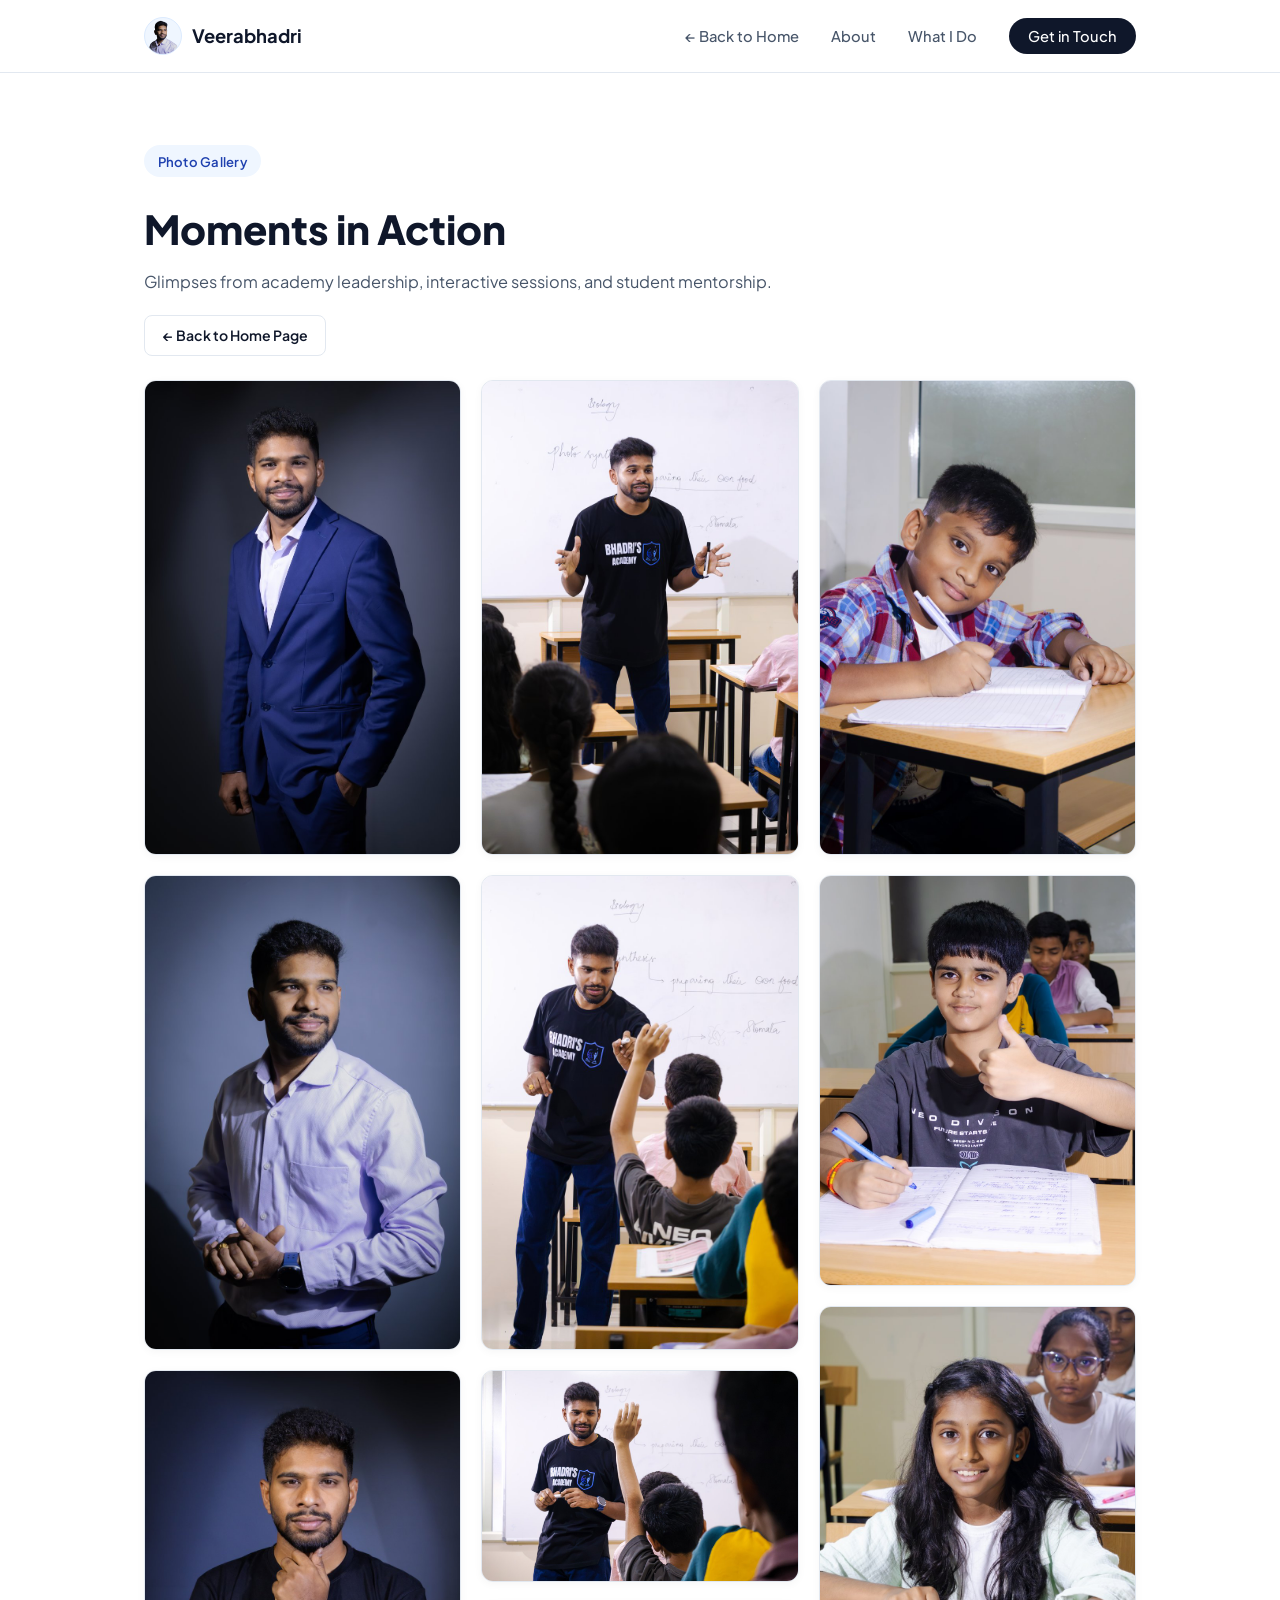
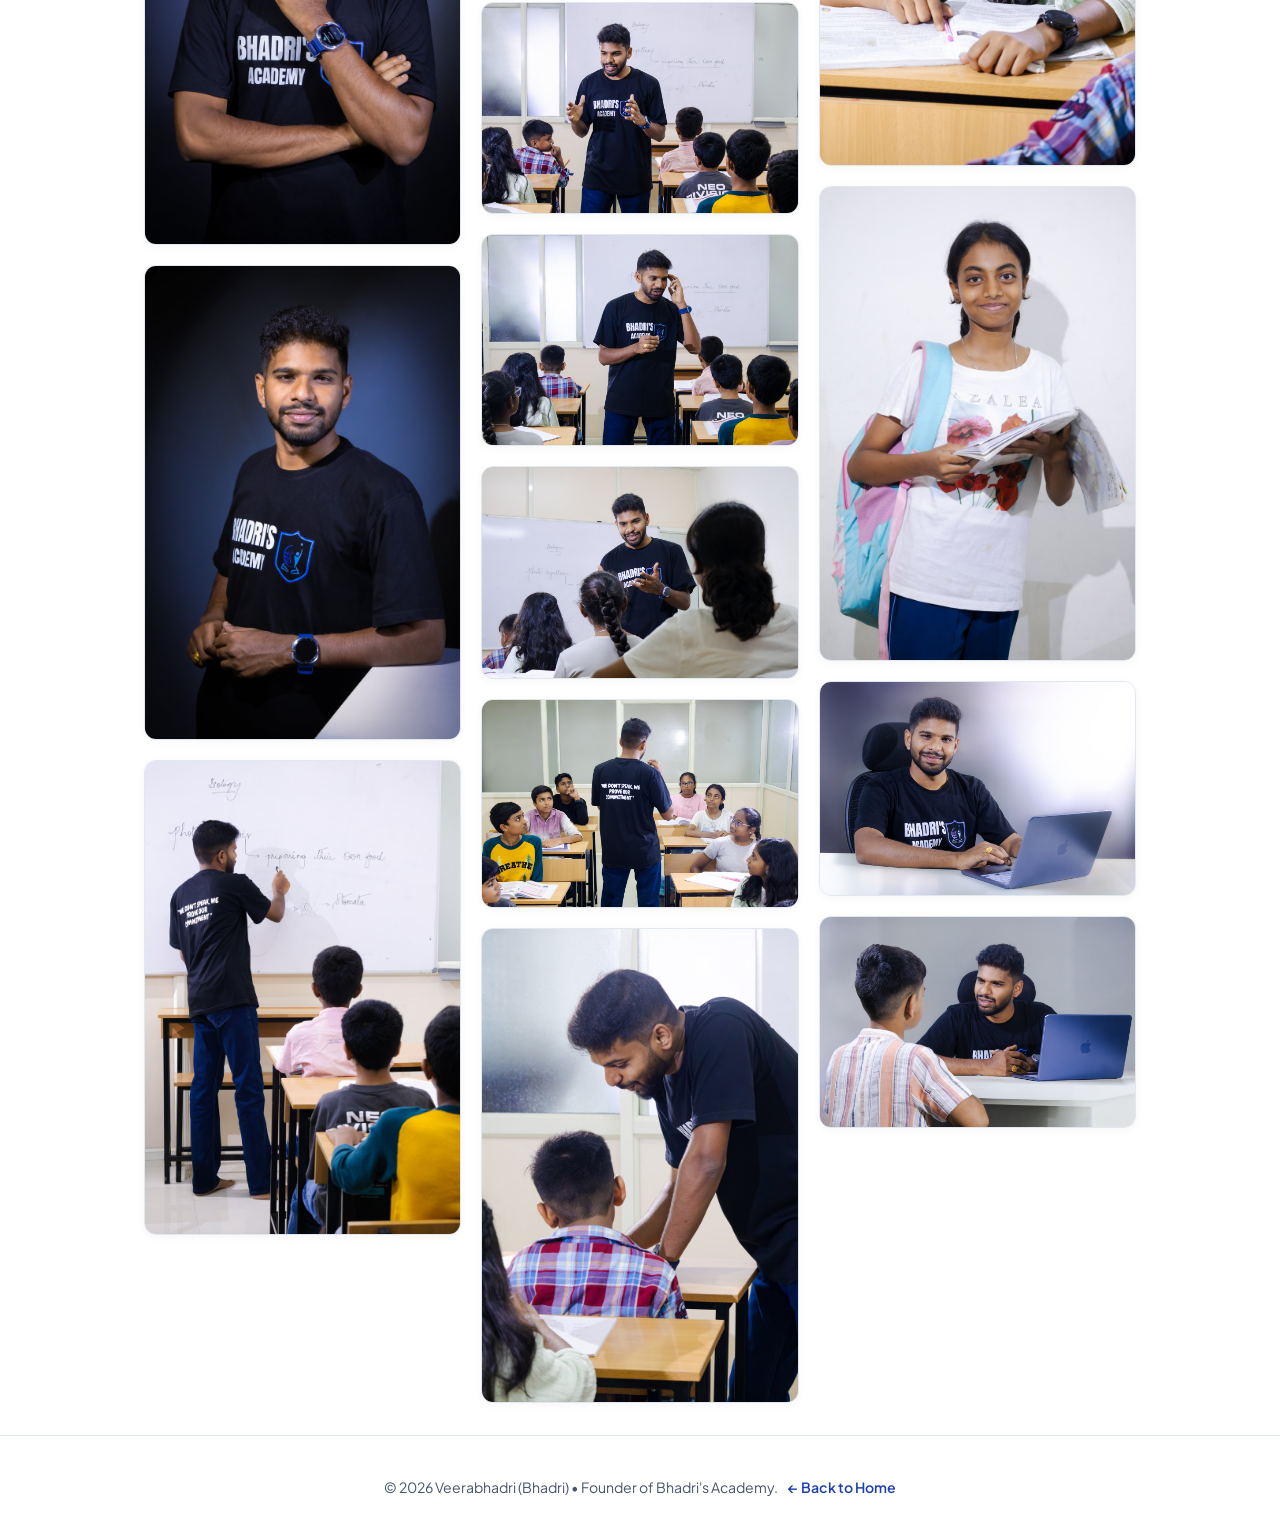
==== gallery.html @ ef9666cf "Initial commit: Veerabhadri (Bhadri) portfolio and gallery" ====
<!DOCTYPE html>
<html lang="en">
<head>
  <meta charset="UTF-8">
  <meta name="viewport" content="width=device-width, initial-scale=1.0">
  <title>Gallery | Veerabhadri (Bhadri) - Academic Mentor</title>
  
  <link rel="icon" type="image/png" href="assets/images/favicon.png?v=2">
  <link rel="shortcut icon" href="favicon.ico?v=2">
  <link rel="apple-touch-icon" href="assets/images/favicon.png?v=2">

  <!-- Google Font -->
  <link rel="preconnect" href="https://fonts.googleapis.com">
  <link rel="preconnect" href="https://fonts.gstatic.com" crossorigin>
  <link href="https://fonts.googleapis.com/css2?family=Plus+Jakarta+Sans:wght@400;500;600;700;800&display=swap" rel="stylesheet">

  <link rel="stylesheet" href="assets/css/style.css">
</head>
<body>

  <!-- Navigation -->
  <header class="header">
    <div class="container nav-wrap">
      <a href="index.html" class="brand">
        <img src="assets/images/logo.png" alt="Veerabhadri" class="brand-icon">
        <span>Veerabhadri</span>
      </a>

      <nav>
        <ul class="nav-links">
          <li><a href="index.html">← Back to Home</a></li>
          <li><a href="index.html#about">About</a></li>
          <li><a href="index.html#focus">What I Do</a></li>
          <li><a href="index.html#contact" class="btn-contact">Get in Touch</a></li>
        </ul>
      </nav>
    </div>
  </header>

  <!-- Gallery Header -->
  <section class="section" style="padding-bottom: 2rem;">
    <div class="container">
      <div class="section-head" style="margin-bottom: 1.5rem;">
        <span class="tagline-chip">Photo Gallery</span>
        <h1 style="font-size: 2.5rem; font-weight: 800; margin-bottom: 0.5rem;">Moments in Action</h1>
        <p>Glimpses from academy leadership, interactive sessions, and student mentorship.</p>
        <div style="margin-top: 1.25rem;">
          <a href="index.html" class="btn btn-outline" style="font-size: 0.88rem; padding: 0.5rem 1.1rem;">
            &larr; Back to Home Page
          </a>
        </div>
      </div>

      <!-- Natural Aspect Ratio Masonry - No Captions -->
      <div class="gallery-masonry">
        <div class="gallery-item">
          <img src="assets/images/gallery/IMG_7960.jpg" alt="Gallery Photo 1" loading="lazy">
        </div>

        <div class="gallery-item">
          <img src="assets/images/gallery/IMG_7996.jpg" alt="Gallery Photo 2" loading="lazy">
        </div>

        <div class="gallery-item">
          <img src="assets/images/gallery/IMG_8025.jpg" alt="Gallery Photo 3" loading="lazy">
        </div>

        <div class="gallery-item">
          <img src="assets/images/gallery/IMG_8036.jpg" alt="Gallery Photo 4" loading="lazy">
        </div>

        <div class="gallery-item">
          <img src="assets/images/gallery/IMG_8051.jpg" alt="Gallery Photo 5" loading="lazy">
        </div>

        <div class="gallery-item">
          <img src="assets/images/gallery/IMG_8055.jpg" alt="Gallery Photo 6" loading="lazy">
        </div>

        <div class="gallery-item">
          <img src="assets/images/gallery/IMG_8069.jpg" alt="Gallery Photo 7" loading="lazy">
        </div>

        <div class="gallery-item">
          <img src="assets/images/gallery/IMG_8074.jpg" alt="Gallery Photo 8" loading="lazy">
        </div>

        <div class="gallery-item">
          <img src="assets/images/gallery/IMG_8078.jpg" alt="Gallery Photo 9" loading="lazy">
        </div>

        <div class="gallery-item">
          <img src="assets/images/gallery/IMG_8092.jpg" alt="Gallery Photo 10" loading="lazy">
        </div>

        <div class="gallery-item">
          <img src="assets/images/gallery/IMG_8098.jpg" alt="Gallery Photo 11" loading="lazy">
        </div>

        <div class="gallery-item">
          <img src="assets/images/gallery/IMG_8111.jpg" alt="Gallery Photo 12" loading="lazy">
        </div>

        <div class="gallery-item">
          <img src="assets/images/gallery/IMG_8113.jpg" alt="Gallery Photo 13" loading="lazy">
        </div>

        <div class="gallery-item">
          <img src="assets/images/gallery/IMG_8139.jpg" alt="Gallery Photo 14" loading="lazy">
        </div>

        <div class="gallery-item">
          <img src="assets/images/gallery/IMG_8143.jpg" alt="Gallery Photo 15" loading="lazy">
        </div>

        <div class="gallery-item">
          <img src="assets/images/gallery/IMG_8149.jpg" alt="Gallery Photo 16" loading="lazy">
        </div>

        <div class="gallery-item">
          <img src="assets/images/gallery/IMG_8155.jpg" alt="Gallery Photo 17" loading="lazy">
        </div>

        <div class="gallery-item">
          <img src="assets/images/gallery/IMG_8159.jpg" alt="Gallery Photo 18" loading="lazy">
        </div>

        <div class="gallery-item">
          <img src="assets/images/gallery/IMG_8174.jpg" alt="Gallery Photo 19" loading="lazy">
        </div>
      </div>
    </div>
  </section>

  <!-- Lightbox Modal -->
  <div id="lightbox" class="lightbox" role="dialog" aria-modal="true" aria-label="Photo Preview">
    <div class="lightbox-content">
      <button id="lightboxClose" class="lightbox-close" aria-label="Close preview">&times;</button>
      <button id="lightboxPrev" class="lightbox-btn lightbox-prev" aria-label="Previous photo">&#10094;</button>
      <button id="lightboxNext" class="lightbox-btn lightbox-next" aria-label="Next photo">&#10095;</button>
      <img id="lightboxImg" class="lightbox-img" src="" alt="Enlarged photo">
    </div>
  </div>

  <!-- Footer -->
  <footer class="footer">
    <div class="container">
      <p>
        &copy; 2026 Veerabhadri (Bhadri) &bull; Founder of Bhadri's Academy. 
        <a href="index.html" style="color: var(--primary); font-weight: 600; margin-left: 0.5rem;">&larr; Back to Home</a>
      </p>
    </div>
  </footer>

  <script src="assets/js/main.js"></script>
</body>
</html>
---- assets/css/style.css ----
/* ==========================================================================
   Veerabhadri (Bhadri) - Clean & Minimal Portfolio
   ========================================================================== */

:root {
  --primary: #1E40AF;
  --primary-hover: #1D4ED8;
  --text-main: #0F172A;
  --text-muted: #475569;
  --text-light: #94A3B8;
  --bg-page: #FFFFFF;
  --bg-section: #F8FAFC;
  --bg-card: #FFFFFF;
  --border: #E2E8F0;
  --radius: 12px;
  --font-main: 'Plus Jakarta Sans', -apple-system, BlinkMacSystemFont, 'Segoe UI', Roboto, sans-serif;
}

*, *::before, *::after {
  box-sizing: border-box;
  margin: 0;
  padding: 0;
}

html {
  scroll-behavior: smooth;
  scroll-padding-top: 80px;
}

body {
  font-family: var(--font-main);
  background: var(--bg-page);
  color: var(--text-main);
  line-height: 1.6;
  -webkit-font-smoothing: antialiased;
}

img {
  display: block;
  max-width: 100%;
}

a {
  color: inherit;
  text-decoration: none;
}

.container {
  max-width: 1040px;
  margin: 0 auto;
  padding: 0 1.5rem;
}

/* Header */
.header {
  position: sticky;
  top: 0;
  background: rgba(255, 255, 255, 0.95);
  backdrop-filter: blur(10px);
  border-bottom: 1px solid var(--border);
  z-index: 50;
}

.nav-wrap {
  display: flex;
  align-items: center;
  justify-content: space-between;
  height: 72px;
}

.brand {
  display: flex;
  align-items: center;
  gap: 0.6rem;
  font-weight: 700;
  font-size: 1.15rem;
  color: var(--text-main);
}

.brand-icon {
  width: 38px;
  height: 38px;
  border-radius: 50%;
  object-fit: cover;
  background: #EFF6FF;
  border: 1.5px solid #DBEAFE;
  display: block;
  flex-shrink: 0;
}

.nav-links {
  display: flex;
  gap: 2rem;
  list-style: none;
}

.nav-links a {
  font-size: 0.92rem;
  font-weight: 500;
  color: var(--text-muted);
  transition: color 0.2s;
}

.nav-links a:hover {
  color: var(--primary);
}

.btn-contact {
  background: var(--text-main);
  color: #FFFFFF !important;
  padding: 0.55rem 1.2rem;
  border-radius: 999px;
  font-weight: 600;
  font-size: 0.88rem;
  transition: background 0.2s;
}

.btn-contact:hover {
  background: var(--primary);
}

/* Hero Section */
.hero {
  padding: 4.5rem 0 3.5rem;
}

.hero-grid {
  display: grid;
  grid-template-columns: 1.1fr 0.9fr;
  align-items: center;
  gap: 3.5rem;
}

.tagline-chip {
  display: inline-block;
  font-size: 0.82rem;
  font-weight: 600;
  color: var(--primary);
  background: #EFF6FF;
  padding: 0.35rem 0.85rem;
  border-radius: 999px;
  margin-bottom: 1.25rem;
  letter-spacing: 0.02em;
}

.hero h1 {
  font-size: 2.75rem;
  font-weight: 800;
  line-height: 1.2;
  letter-spacing: -0.02em;
  margin-bottom: 1.25rem;
}

.hero p {
  font-size: 1.1rem;
  color: var(--text-muted);
  line-height: 1.7;
  margin-bottom: 2rem;
}

.hero-actions {
  display: flex;
  gap: 1rem;
  flex-wrap: wrap;
}

.btn {
  display: inline-flex;
  align-items: center;
  gap: 0.5rem;
  padding: 0.8rem 1.6rem;
  border-radius: 8px;
  font-size: 0.95rem;
  font-weight: 600;
  transition: all 0.2s;
}

.btn-primary {
  background: var(--primary);
  color: #FFFFFF;
}

.btn-primary:hover {
  background: var(--primary-hover);
}

.btn-outline {
  border: 1px solid var(--border);
  color: var(--text-main);
  background: #FFFFFF;
}

.btn-outline:hover {
  background: var(--bg-section);
  border-color: #CBD5E1;
}

.hero-img-wrap {
  border-radius: 16px;
  overflow: hidden;
  box-shadow: 0 12px 32px rgba(0, 0, 0, 0.08);
  border: 1px solid var(--border);
}

.hero-img-wrap img {
  width: 100%;
  height: 420px;
  object-fit: cover;
  object-position: center top;
}

/* Section Common */
.section {
  padding: 4.5rem 0;
}

.section-alt {
  background: var(--bg-section);
  border-top: 1px solid var(--border);
  border-bottom: 1px solid var(--border);
}

.section-head {
  margin-bottom: 2.75rem;
}

.section-head h2 {
  font-size: 1.85rem;
  font-weight: 800;
  letter-spacing: -0.02em;
  margin-bottom: 0.5rem;
}

.section-head p {
  color: var(--text-muted);
  font-size: 1.02rem;
}

/* About Section */
.about-text {
  font-size: 1.05rem;
  color: var(--text-muted);
  line-height: 1.8;
  display: flex;
  flex-direction: column;
  gap: 1.25rem;
  max-width: 820px;
}

.about-text strong {
  color: var(--text-main);
}

.stats-row {
  display: grid;
  grid-template-columns: repeat(3, 1fr);
  gap: 1.5rem;
  margin-top: 2.5rem;
  padding-top: 2rem;
  border-top: 1px solid var(--border);
}

.stat-item h3 {
  font-size: 2rem;
  font-weight: 800;
  color: var(--primary);
  line-height: 1;
  margin-bottom: 0.35rem;
}

.stat-item span {
  font-size: 0.88rem;
  color: var(--text-muted);
  font-weight: 500;
}

/* What I Do Grid */
.cards-grid {
  display: grid;
  grid-template-columns: repeat(auto-fit, minmax(280px, 1fr));
  gap: 1.5rem;
}

.card {
  background: var(--bg-card);
  border: 1px solid var(--border);
  border-radius: var(--radius);
  padding: 2rem;
  transition: transform 0.2s, box-shadow 0.2s;
}

.card:hover {
  transform: translateY(-3px);
  box-shadow: 0 10px 24px rgba(0, 0, 0, 0.05);
}

.card-icon {
  font-size: 1.75rem;
  margin-bottom: 1.25rem;
}

.card h3 {
  font-size: 1.2rem;
  font-weight: 700;
  margin-bottom: 0.6rem;
}

.card p {
  color: var(--text-muted);
  font-size: 0.94rem;
  line-height: 1.6;
}

/* Gallery Masonry (Natural Uncropped Aspect Ratios) */
.gallery-masonry {
  column-count: 3;
  column-gap: 1.25rem;
}

@media (max-width: 900px) {
  .gallery-masonry {
    column-count: 2;
  }
}

@media (max-width: 560px) {
  .gallery-masonry {
    column-count: 1;
  }
}

.gallery-item {
  break-inside: avoid;
  margin-bottom: 1.25rem;
  border-radius: var(--radius);
  overflow: hidden;
  background: var(--bg-card);
  border: 1px solid var(--border);
  box-shadow: 0 2px 8px rgba(0, 0, 0, 0.04);
  cursor: pointer;
  transition: transform 0.2s ease, box-shadow 0.2s ease;
}

.gallery-item:hover {
  transform: translateY(-3px);
  box-shadow: 0 10px 24px rgba(0, 0, 0, 0.08);
}

.gallery-item img {
  width: 100%;
  height: auto;
  display: block;
  transition: opacity 0.2s ease;
}

.gallery-item:hover img {
  opacity: 0.95;
}

/* Lightbox Modal (Uncropped, Natural Ratio Viewer) */
.lightbox {
  position: fixed;
  inset: 0;
  background: rgba(15, 23, 42, 0.94);
  backdrop-filter: blur(8px);
  display: none;
  align-items: center;
  justify-content: center;
  z-index: 1000;
  padding: 1.5rem;
}

.lightbox.active {
  display: flex;
}

.lightbox-content {
  position: relative;
  max-width: 92vw;
  max-height: 92vh;
  display: flex;
  align-items: center;
  justify-content: center;
}

.lightbox-img {
  max-width: 90vw;
  max-height: 85vh;
  width: auto;
  height: auto;
  object-fit: contain;
  border-radius: 8px;
  box-shadow: 0 20px 50px rgba(0, 0, 0, 0.6);
  display: block;
}

.lightbox-close {
  position: absolute;
  top: -45px;
  right: 0;
  background: none;
  border: none;
  color: #FFFFFF;
  font-size: 2.2rem;
  line-height: 1;
  cursor: pointer;
  padding: 0.25rem;
  opacity: 0.85;
  transition: opacity 0.2s;
}

.lightbox-close:hover {
  opacity: 1;
}

.lightbox-btn {
  position: absolute;
  top: 50%;
  transform: translateY(-50%);
  background: rgba(255, 255, 255, 0.15);
  border: 1px solid rgba(255, 255, 255, 0.25);
  color: #FFFFFF;
  width: 44px;
  height: 44px;
  border-radius: 50%;
  display: flex;
  align-items: center;
  justify-content: center;
  cursor: pointer;
  font-size: 1.25rem;
  transition: background 0.2s;
}

.lightbox-btn:hover {
  background: rgba(255, 255, 255, 0.3);
}

.lightbox-prev {
  left: -60px;
}

.lightbox-next {
  right: -60px;
}

@media (max-width: 768px) {
  .lightbox-prev {
    left: 10px;
    background: rgba(0, 0, 0, 0.6);
  }
  .lightbox-next {
    right: 10px;
    background: rgba(0, 0, 0, 0.6);
  }
  .lightbox-btn {
    width: 38px;
    height: 38px;
  }
}

/* Contact Section */
.contact-grid {
  display: grid;
  grid-template-columns: 1fr 1fr;
  gap: 3rem;
  align-items: start;
}

.contact-info {
  display: flex;
  flex-direction: column;
  gap: 1.5rem;
}

.contact-item {
  display: flex;
  align-items: flex-start;
  gap: 1rem;
}

.contact-icon {
  width: 40px;
  height: 40px;
  border-radius: 8px;
  background: #EFF6FF;
  color: var(--primary);
  display: flex;
  align-items: center;
  justify-content: center;
  font-size: 1.2rem;
  flex-shrink: 0;
}

.contact-label {
  font-size: 0.8rem;
  color: var(--text-light);
  font-weight: 600;
  text-transform: uppercase;
  letter-spacing: 0.04em;
  margin-bottom: 0.2rem;
}

.contact-val {
  font-size: 1rem;
  font-weight: 600;
  color: var(--text-main);
}

.contact-val a:hover {
  color: var(--primary);
}

/* Contact Form */
.simple-form {
  display: flex;
  flex-direction: column;
  gap: 1rem;
  background: var(--bg-card);
  border: 1px solid var(--border);
  border-radius: var(--radius);
  padding: 2rem;
}

.form-group {
  display: flex;
  flex-direction: column;
  gap: 0.35rem;
}

.form-group label {
  font-size: 0.85rem;
  font-weight: 600;
  color: var(--text-main);
}

.form-group input,
.form-group textarea {
  padding: 0.75rem 1rem;
  border: 1px solid var(--border);
  border-radius: 6px;
  font-family: inherit;
  font-size: 0.95rem;
  color: var(--text-main);
  background: #FFFFFF;
  transition: border-color 0.2s;
}

.form-group input:focus,
.form-group textarea:focus {
  outline: none;
  border-color: var(--primary);
}

.form-group textarea {
  resize: vertical;
  min-height: 90px;
}

.form-success {
  display: none;
  padding: 1rem;
  background: #ECFDF5;
  border: 1px solid #A7F3D0;
  border-radius: 6px;
  color: #065F46;
  font-size: 0.92rem;
  font-weight: 500;
}

/* Footer */
.footer {
  padding: 2.5rem 0;
  border-top: 1px solid var(--border);
  text-align: center;
  color: var(--text-muted);
  font-size: 0.88rem;
}

/* Responsive */
@media (max-width: 820px) {
  .hero-grid {
    grid-template-columns: 1fr;
    text-align: center;
    gap: 2.5rem;
  }

  .hero h1 {
    font-size: 2.2rem;
  }

  .hero-actions {
    justify-content: center;
  }

  .hero-img-wrap img {
    height: 360px;
  }

  .gallery-grid {
    grid-template-columns: 1fr;
  }

  .contact-grid {
    grid-template-columns: 1fr;
    gap: 2rem;
  }

  .nav-links {
    display: none;
  }
}
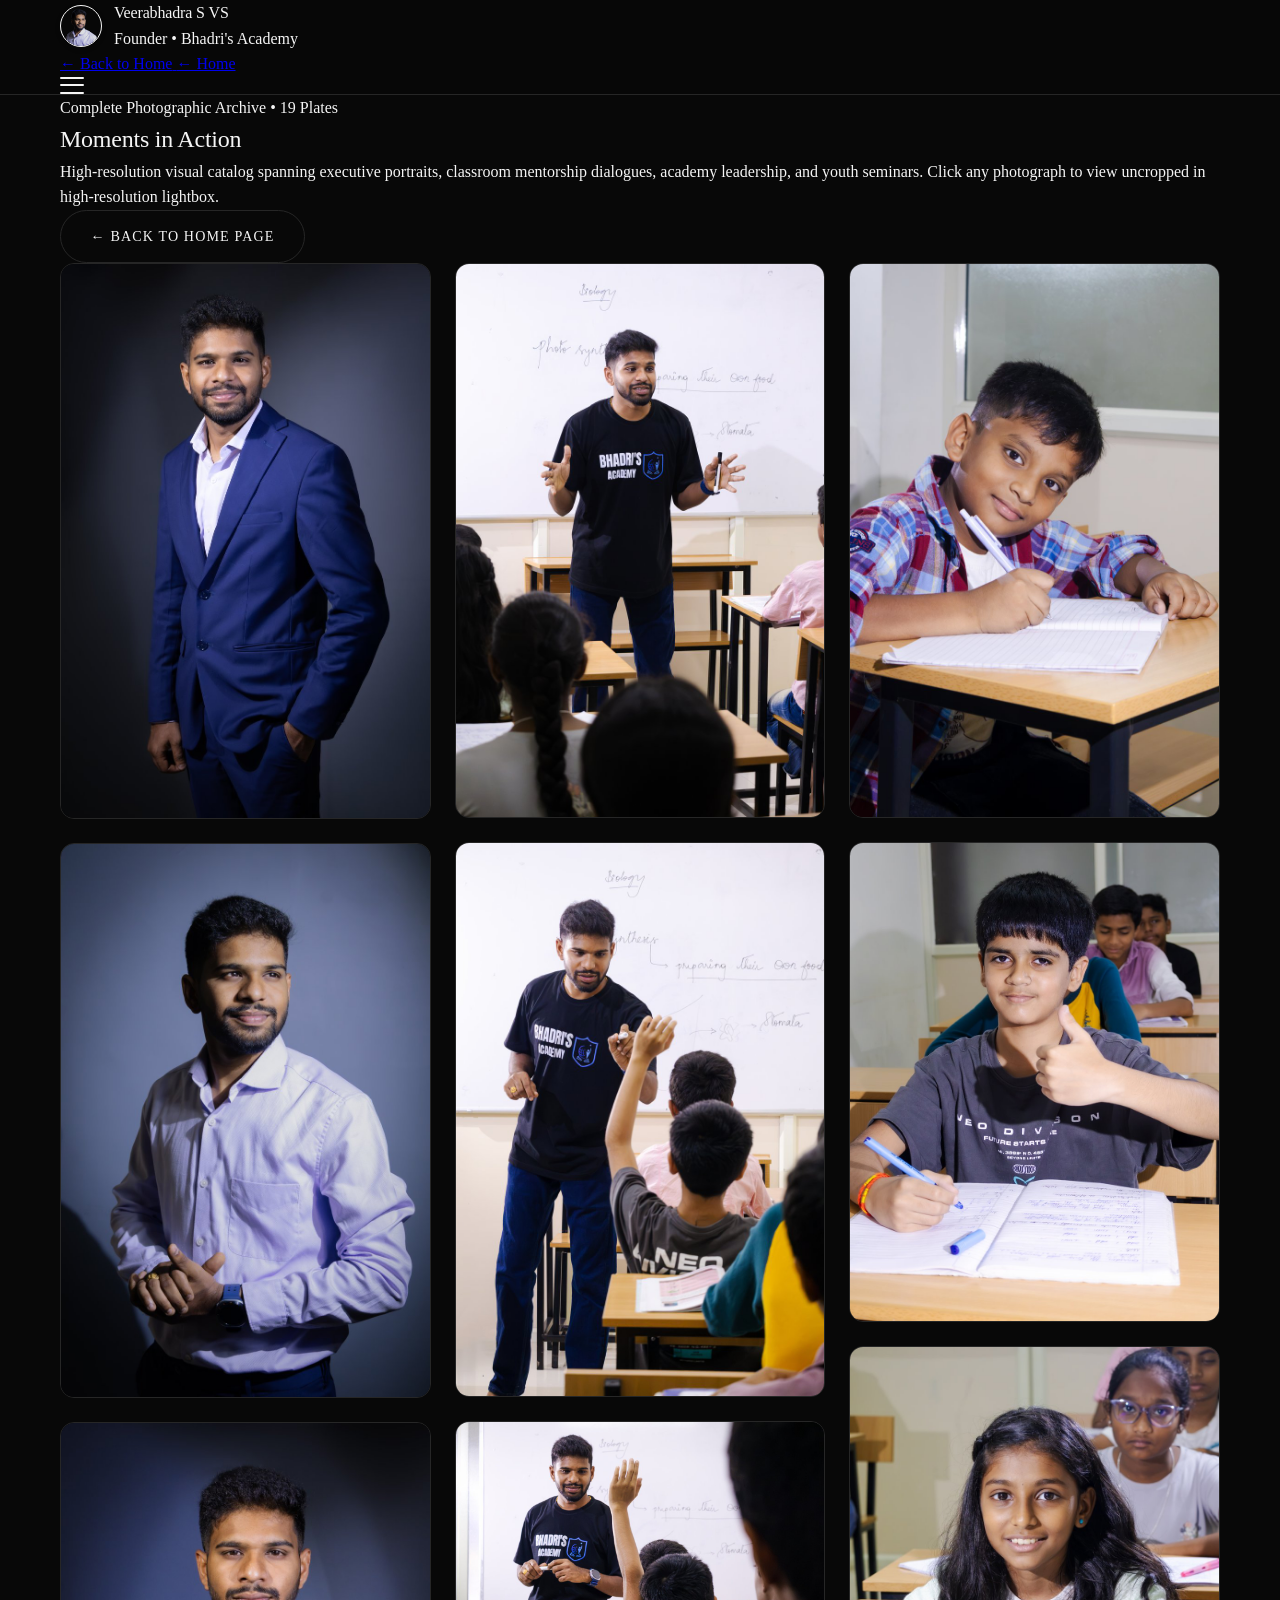
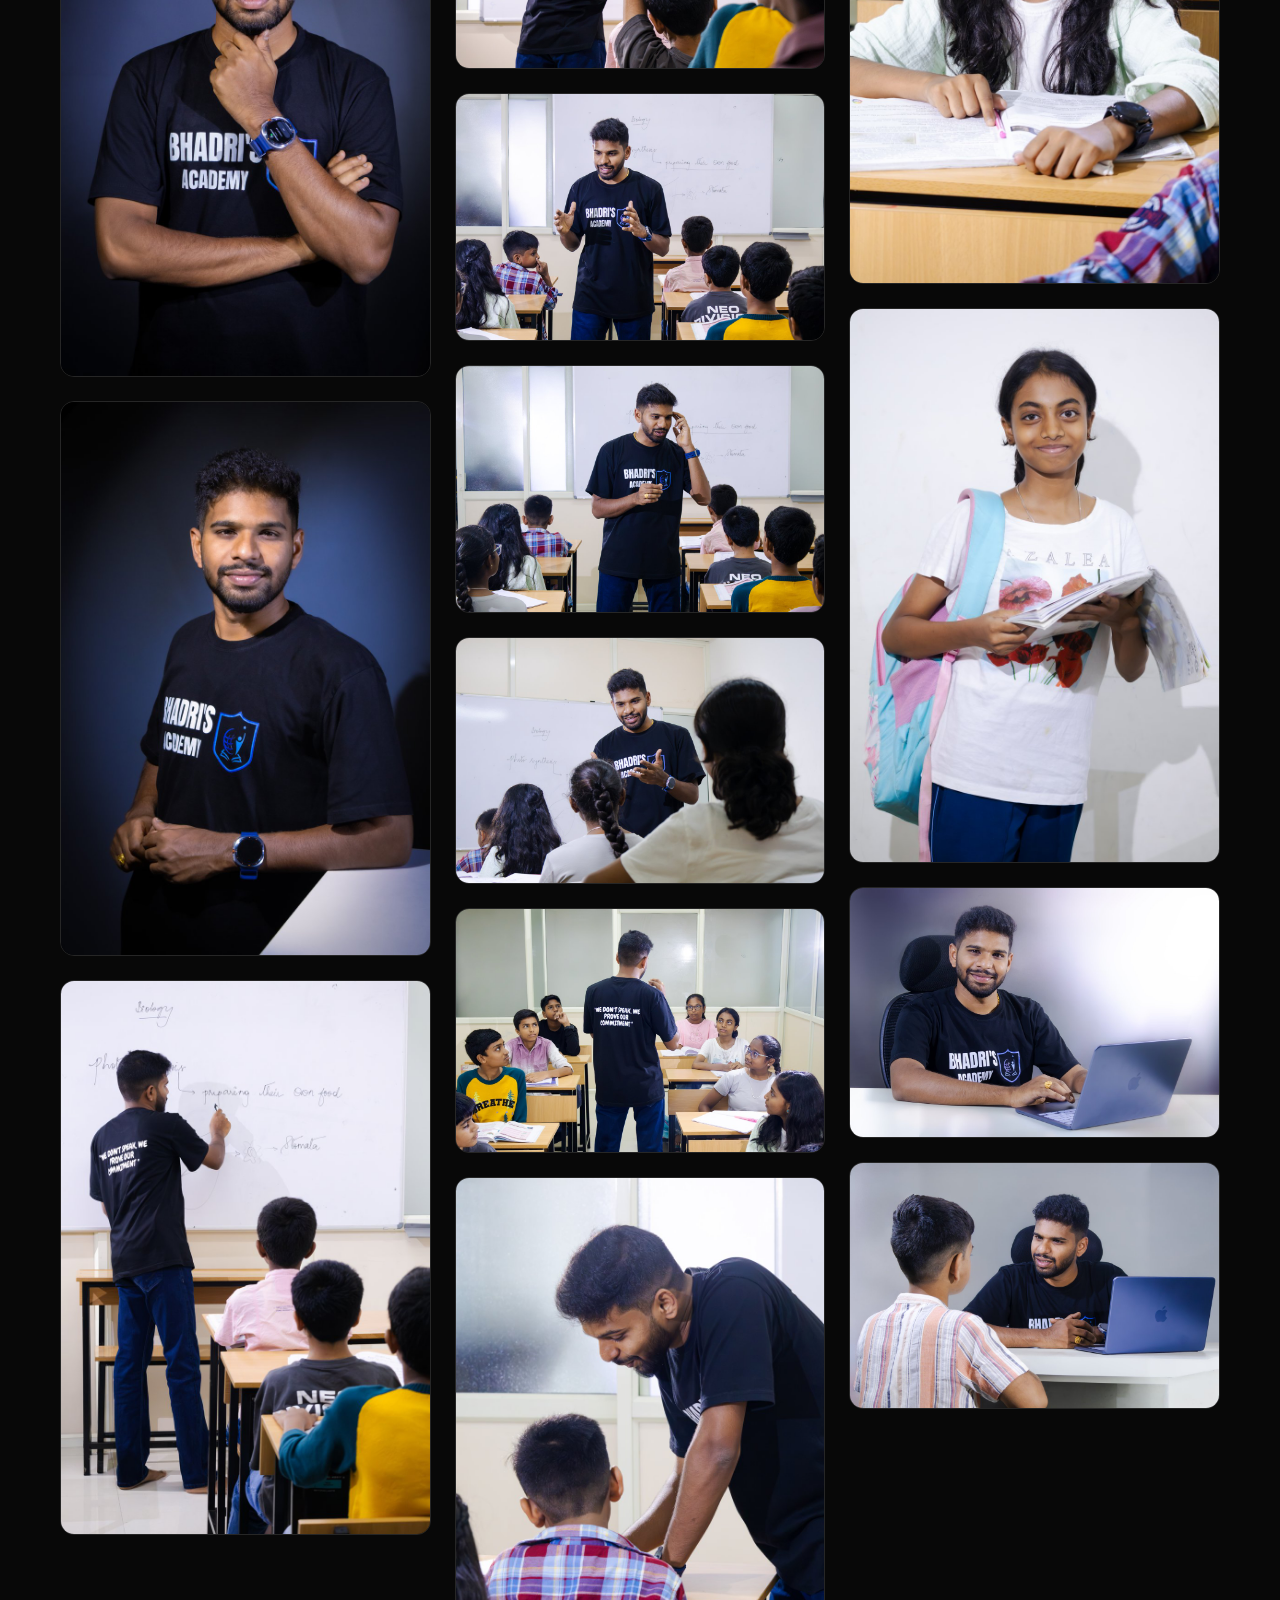
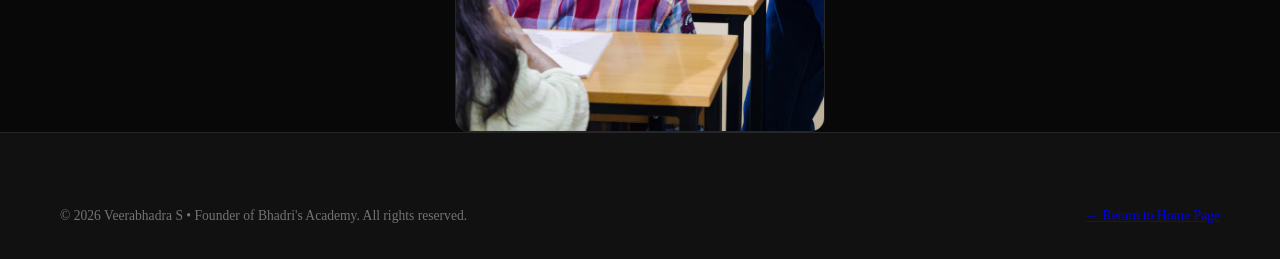
==== commit d744c8c6: "Redesign portfolio: minimalist dark editorial aesthetic, Times New Roman typography, linear icons, a" ====
--- a/gallery.html
+++ b/gallery.html
@@ -1,138 +1,220 @@
 <!DOCTYPE html>
-<html lang="en">
+<html lang="en" class="dark scroll-smooth">
 <head>
   <meta charset="UTF-8">
   <meta name="viewport" content="width=device-width, initial-scale=1.0">
-  <title>Gallery | Veerabhadri (Bhadri) - Academic Mentor</title>
+  <title>Curated Photo Archive | Veerabhadra S - Academic Mentor</title>
   
   <link rel="icon" type="image/png" href="assets/images/favicon.png?v=2">
   <link rel="shortcut icon" href="favicon.ico?v=2">
   <link rel="apple-touch-icon" href="assets/images/favicon.png?v=2">
 
-  <!-- Google Font -->
+  <!-- Google Fonts: Times New Roman Compatible Fallback (Tinos) -->
   <link rel="preconnect" href="https://fonts.googleapis.com">
   <link rel="preconnect" href="https://fonts.gstatic.com" crossorigin>
-  <link href="https://fonts.googleapis.com/css2?family=Plus+Jakarta+Sans:wght@400;500;600;700;800&display=swap" rel="stylesheet">
-
+  <link href="https://fonts.googleapis.com/css2?family=Tinos:ital,wght@0,400;0,700;1,400;1,700&display=swap" rel="stylesheet">
+
+  <!-- Tailwind CSS CDN -->
+  <script src="https://cdn.tailwindcss.com"></script>
+  <script>
+    tailwind.config = {
+      darkMode: 'class',
+      theme: {
+        extend: {
+          fontFamily: {
+            display: ['"Times New Roman"', 'Times', 'Tinos', 'Georgia', 'serif'],
+            mono: ['"Times New Roman"', 'Times', 'Tinos', 'Georgia', 'serif'],
+            sans: ['"Times New Roman"', 'Times', 'Tinos', 'Georgia', 'serif'],
+            serif: ['"Times New Roman"', 'Times', 'Tinos', 'Georgia', 'serif'],
+          },
+          colors: {
+            editorialDark: '#080808',
+            surfaceDark: '#121212',
+            cardDark: '#161616',
+          }
+        }
+      }
+    }
+  </script>
+
+  <!-- Custom Bespoke Stylesheet -->
   <link rel="stylesheet" href="assets/css/style.css">
 </head>
-<body>
-
-  <!-- Navigation -->
-  <header class="header">
-    <div class="container nav-wrap">
-      <a href="index.html" class="brand">
-        <img src="assets/images/logo.png" alt="Veerabhadri" class="brand-icon">
-        <span>Veerabhadri</span>
+<body class="bg-[#080808] text-neutral-100 font-light">
+
+  <!-- =========================================================================
+       Navigation & Header
+       ========================================================================= -->
+  <header class="editorial-header">
+    <div class="container-editorial h-20 flex items-center justify-between">
+      
+      <!-- Monogram & Logo in Top-Left Corner -->
+      <a href="index.html" class="monogram-badge group">
+        <img src="assets/images/logo.png" alt="Veerabhadra S" class="monogram-avatar">
+        <div class="flex flex-col min-w-0">
+          <div class="flex items-center gap-2">
+            <span class="font-display text-sm tracking-widest text-black dark:text-white uppercase font-medium">Veerabhadra S</span>
+            <span class="text-[10px] font-mono tracking-widest px-1.5 py-0.5 rounded border border-neutral-300 dark:border-neutral-700 uppercase font-normal opacity-75">VS</span>
+          </div>
+          <span class="text-[11px] font-mono tracking-wider text-neutral-500 dark:text-neutral-400 uppercase font-light hidden sm:block">Founder &bull; Bhadri's Academy</span>
+        </div>
       </a>
 
-      <nav>
-        <ul class="nav-links">
-          <li><a href="index.html">← Back to Home</a></li>
-          <li><a href="index.html#about">About</a></li>
-          <li><a href="index.html#focus">What I Do</a></li>
-          <li><a href="index.html#contact" class="btn-contact">Get in Touch</a></li>
-        </ul>
-      </nav>
+      <!-- Right Header Actions (Center navbar removed) -->
+      <div class="flex items-center gap-3 sm:gap-4 flex-shrink-0">
+        
+        <!-- Direct Return to Home CTA -->
+        <a href="index.html" class="text-[11px] sm:text-xs font-mono tracking-widest uppercase px-3.5 py-2 sm:px-5 sm:py-2.5 rounded-full bg-black text-white hover:bg-neutral-800 dark:bg-white dark:text-black dark:hover:bg-neutral-200 transition-all font-medium shadow-sm whitespace-nowrap">
+          <span class="hidden sm:inline">&larr; Back to Home</span>
+          <span class="sm:hidden">&larr; Home</span>
+        </a>
+
+        <!-- Hamburger Menu Toggle (Universal Desktop & Mobile) -->
+        <button id="hamburgerBtn" class="hamburger-btn" aria-label="Toggle navigation menu" aria-expanded="false">
+          <span></span>
+          <span></span>
+          <span></span>
+        </button>
+
+      </div>
+
+    </div>
+
+    <!-- Navigation Drawer (Revealed on hamburger click) -->
+    <div id="navMenuMobile" class="nav-menu-mobile">
+      <div class="container-editorial flex flex-col gap-5 text-center max-w-md mx-auto">
+        <a href="index.html" class="text-sm sm:text-base font-mono tracking-widest uppercase font-light text-neutral-800 dark:text-neutral-200 hover:opacity-75 transition-opacity">&larr; Back to Home</a>
+        <a href="index.html#about" class="text-sm sm:text-base font-mono tracking-widest uppercase font-light text-neutral-800 dark:text-neutral-200 hover:opacity-75 transition-opacity">About</a>
+        <a href="index.html#what-i-do" class="text-sm sm:text-base font-mono tracking-widest uppercase font-light text-neutral-800 dark:text-neutral-200 hover:opacity-75 transition-opacity">What I Do</a>
+        <a href="index.html#contact" class="mt-2 text-xs font-mono tracking-widest uppercase py-3.5 px-6 rounded-full bg-black text-white dark:bg-white dark:text-black font-medium">
+          Get in Touch &rarr;
+        </a>
+      </div>
     </div>
   </header>
 
-  <!-- Gallery Header -->
-  <section class="section" style="padding-bottom: 2rem;">
-    <div class="container">
-      <div class="section-head" style="margin-bottom: 1.5rem;">
-        <span class="tagline-chip">Photo Gallery</span>
-        <h1 style="font-size: 2.5rem; font-weight: 800; margin-bottom: 0.5rem;">Moments in Action</h1>
-        <p>Glimpses from academy leadership, interactive sessions, and student mentorship.</p>
-        <div style="margin-top: 1.25rem;">
-          <a href="index.html" class="btn btn-outline" style="font-size: 0.88rem; padding: 0.5rem 1.1rem;">
+  <!-- =========================================================================
+       Gallery Header Section
+       ========================================================================= -->
+  <section class="pt-12 pb-10 border-b border-neutral-200 dark:border-neutral-800 bg-neutral-50/50 dark:bg-[#0c0c0c]">
+    <div class="container-editorial">
+      <div class="flex flex-col md:flex-row md:items-end justify-between gap-6">
+        <div>
+          <div class="flex items-center gap-2 sm:gap-3 mb-3">
+            <span class="inline-block w-2.5 h-2.5 rounded-full bg-black dark:bg-white animate-pulse"></span>
+            <span class="text-[11px] sm:text-xs font-mono tracking-wider sm:tracking-widest uppercase text-neutral-500 dark:text-neutral-400 font-light">
+              Complete Photographic Archive &bull; 19 Plates
+            </span>
+          </div>
+          <h1 class="font-display text-3xl sm:text-5xl md:text-6xl font-light uppercase tracking-tight text-black dark:text-white">
+            Moments in Action
+          </h1>
+          <p class="text-sm sm:text-base text-neutral-600 dark:text-neutral-400 mt-2 max-w-xl font-light">
+            High-resolution visual catalog spanning executive portraits, classroom mentorship dialogues, academy leadership, and youth seminars. Click any photograph to view uncropped in high-resolution lightbox.
+          </p>
+        </div>
+
+        <div>
+          <a href="index.html" class="editorial-btn editorial-btn-outline text-xs w-full sm:w-auto text-center justify-center">
             &larr; Back to Home Page
           </a>
         </div>
       </div>
-
-      <!-- Natural Aspect Ratio Masonry - No Captions -->
+    </div>
+  </section>
+
+  <!-- =========================================================================
+       Natural Aspect Ratio Masonry Gallery (All 19 Images, Zero Captions)
+       ========================================================================= -->
+  <section class="py-16 md:py-24">
+    <div class="container-editorial">
+      
       <div class="gallery-masonry">
-        <div class="gallery-item">
+        
+        <div class="gallery-item" title="Click to view full size">
           <img src="assets/images/gallery/IMG_7960.jpg" alt="Gallery Photo 1" loading="lazy">
         </div>
 
-        <div class="gallery-item">
+        <div class="gallery-item" title="Click to view full size">
           <img src="assets/images/gallery/IMG_7996.jpg" alt="Gallery Photo 2" loading="lazy">
         </div>
 
-        <div class="gallery-item">
+        <div class="gallery-item" title="Click to view full size">
           <img src="assets/images/gallery/IMG_8025.jpg" alt="Gallery Photo 3" loading="lazy">
         </div>
 
-        <div class="gallery-item">
+        <div class="gallery-item" title="Click to view full size">
           <img src="assets/images/gallery/IMG_8036.jpg" alt="Gallery Photo 4" loading="lazy">
         </div>
 
-        <div class="gallery-item">
+        <div class="gallery-item" title="Click to view full size">
           <img src="assets/images/gallery/IMG_8051.jpg" alt="Gallery Photo 5" loading="lazy">
         </div>
 
-        <div class="gallery-item">
+        <div class="gallery-item" title="Click to view full size">
           <img src="assets/images/gallery/IMG_8055.jpg" alt="Gallery Photo 6" loading="lazy">
         </div>
 
-        <div class="gallery-item">
+        <div class="gallery-item" title="Click to view full size">
           <img src="assets/images/gallery/IMG_8069.jpg" alt="Gallery Photo 7" loading="lazy">
         </div>
 
-        <div class="gallery-item">
+        <div class="gallery-item" title="Click to view full size">
           <img src="assets/images/gallery/IMG_8074.jpg" alt="Gallery Photo 8" loading="lazy">
         </div>
 
-        <div class="gallery-item">
+        <div class="gallery-item" title="Click to view full size">
           <img src="assets/images/gallery/IMG_8078.jpg" alt="Gallery Photo 9" loading="lazy">
         </div>
 
-        <div class="gallery-item">
+        <div class="gallery-item" title="Click to view full size">
           <img src="assets/images/gallery/IMG_8092.jpg" alt="Gallery Photo 10" loading="lazy">
         </div>
 
-        <div class="gallery-item">
+        <div class="gallery-item" title="Click to view full size">
           <img src="assets/images/gallery/IMG_8098.jpg" alt="Gallery Photo 11" loading="lazy">
         </div>
 
-        <div class="gallery-item">
+        <div class="gallery-item" title="Click to view full size">
           <img src="assets/images/gallery/IMG_8111.jpg" alt="Gallery Photo 12" loading="lazy">
         </div>
 
-        <div class="gallery-item">
+        <div class="gallery-item" title="Click to view full size">
           <img src="assets/images/gallery/IMG_8113.jpg" alt="Gallery Photo 13" loading="lazy">
         </div>
 
-        <div class="gallery-item">
+        <div class="gallery-item" title="Click to view full size">
           <img src="assets/images/gallery/IMG_8139.jpg" alt="Gallery Photo 14" loading="lazy">
         </div>
 
-        <div class="gallery-item">
+        <div class="gallery-item" title="Click to view full size">
           <img src="assets/images/gallery/IMG_8143.jpg" alt="Gallery Photo 15" loading="lazy">
         </div>
 
-        <div class="gallery-item">
+        <div class="gallery-item" title="Click to view full size">
           <img src="assets/images/gallery/IMG_8149.jpg" alt="Gallery Photo 16" loading="lazy">
         </div>
 
-        <div class="gallery-item">
+        <div class="gallery-item" title="Click to view full size">
           <img src="assets/images/gallery/IMG_8155.jpg" alt="Gallery Photo 17" loading="lazy">
         </div>
 
-        <div class="gallery-item">
+        <div class="gallery-item" title="Click to view full size">
           <img src="assets/images/gallery/IMG_8159.jpg" alt="Gallery Photo 18" loading="lazy">
         </div>
 
-        <div class="gallery-item">
+        <div class="gallery-item" title="Click to view full size">
           <img src="assets/images/gallery/IMG_8174.jpg" alt="Gallery Photo 19" loading="lazy">
         </div>
-      </div>
+
+      </div>
+
     </div>
   </section>
 
-  <!-- Lightbox Modal -->
+  <!-- =========================================================================
+       Lightbox Modal (Natural Aspect Ratio Viewer)
+       ========================================================================= -->
   <div id="lightbox" class="lightbox" role="dialog" aria-modal="true" aria-label="Photo Preview">
     <div class="lightbox-content">
       <button id="lightboxClose" class="lightbox-close" aria-label="Close preview">&times;</button>
@@ -142,16 +224,25 @@
     </div>
   </div>
 
-  <!-- Footer -->
-  <footer class="footer">
-    <div class="container">
-      <p>
-        &copy; 2026 Veerabhadri (Bhadri) &bull; Founder of Bhadri's Academy. 
-        <a href="index.html" style="color: var(--primary); font-weight: 600; margin-left: 0.5rem;">&larr; Back to Home</a>
-      </p>
+  <!-- =========================================================================
+       Structured Footer
+       ========================================================================= -->
+  <footer class="footer-structured">
+    <div class="container-editorial">
+      <div class="footer-bottom-row font-light" style="border-top: none; padding-top: 0;">
+        <div>
+          &copy; 2026 Veerabhadra S &bull; Founder of Bhadri's Academy. All rights reserved.
+        </div>
+        <div>
+          <a href="index.html" class="hover:text-black dark:hover:text-white transition-colors font-mono text-xs">
+            &larr; Return to Home Page
+          </a>
+        </div>
+      </div>
     </div>
   </footer>
 
+  <!-- Main JavaScript File -->
   <script src="assets/js/main.js"></script>
 </body>
 </html>
--- a/assets/css/style.css
+++ b/assets/css/style.css
@@ -1,19 +1,36 @@
 /* ==========================================================================
-   Veerabhadri (Bhadri) - Clean & Minimal Portfolio
+   Veerabhadra S - Editorial Monochromatic Portfolio Stylesheet
+   High-Impact Business & Academic Mentorship Aesthetic
    ========================================================================== */
 
 :root {
-  --primary: #1E40AF;
-  --primary-hover: #1D4ED8;
-  --text-main: #0F172A;
-  --text-muted: #475569;
-  --text-light: #94A3B8;
-  --bg-page: #FFFFFF;
-  --bg-section: #F8FAFC;
-  --bg-card: #FFFFFF;
-  --border: #E2E8F0;
-  --radius: 12px;
-  --font-main: 'Plus Jakarta Sans', -apple-system, BlinkMacSystemFont, 'Segoe UI', Roboto, sans-serif;
+  --bg-page: #080808;
+  --bg-surface: #111111;
+  --bg-card: #141414;
+  --text-primary: #f5f5f5;
+  --text-secondary: #a3a3a3;
+  --text-muted: #737373;
+  --border-subtle: #262626;
+  --border-strong: #f5f5f5;
+  --accent: #ffffff;
+  --accent-inverted: #000000;
+  --marquee-speed: 28s;
+  --font-heading: 'Times New Roman', Times, 'Tinos', Georgia, serif;
+  --font-mono: 'Times New Roman', Times, 'Tinos', Georgia, serif;
+  --font-body: 'Times New Roman', Times, 'Tinos', Georgia, serif;
+}
+
+.dark {
+  --bg-page: #080808;
+  --bg-surface: #111111;
+  --bg-card: #141414;
+  --text-primary: #f5f5f5;
+  --text-secondary: #a3a3a3;
+  --text-muted: #737373;
+  --border-subtle: #262626;
+  --border-strong: #f5f5f5;
+  --accent: #ffffff;
+  --accent-inverted: #000000;
 }
 
 *, *::before, *::after {
@@ -24,345 +41,571 @@
 
 html {
   scroll-behavior: smooth;
-  scroll-padding-top: 80px;
+  scroll-padding-top: 84px;
 }
 
 body {
-  font-family: var(--font-main);
-  background: var(--bg-page);
-  color: var(--text-main);
+  font-family: var(--font-body);
+  background-color: var(--bg-page);
+  color: var(--text-primary);
   line-height: 1.6;
   -webkit-font-smoothing: antialiased;
-}
-
-img {
-  display: block;
-  max-width: 100%;
-}
-
-a {
-  color: inherit;
-  text-decoration: none;
-}
-
-.container {
-  max-width: 1040px;
-  margin: 0 auto;
-  padding: 0 1.5rem;
-}
-
-/* Header */
-.header {
+  -moz-osx-font-smoothing: grayscale;
+  transition: background-color 0.3s ease, color 0.3s ease;
+  overflow-x: hidden;
+}
+
+button, input, textarea, select {
+  font-family: inherit;
+}
+
+/* Editorial Container */
+.container-editorial {
+  width: 100%;
+  max-width: 1240px;
+  margin-left: auto;
+  margin-right: auto;
+  padding-left: 1.5rem;
+  padding-right: 1.5rem;
+}
+
+@media (min-width: 768px) {
+  .container-editorial {
+    padding-left: 2.5rem;
+    padding-right: 2.5rem;
+  }
+}
+
+/* Typography Elements */
+.font-display {
+  font-family: var(--font-heading);
+  letter-spacing: -0.01em;
+  font-weight: 400;
+}
+
+.font-editorial {
+  font-family: var(--font-heading);
+}
+
+.font-mono-tag {
+  font-family: var(--font-mono);
+  letter-spacing: 0.1em;
+  text-transform: uppercase;
+}
+
+/* Sticky Header */
+.editorial-header {
   position: sticky;
   top: 0;
-  background: rgba(255, 255, 255, 0.95);
-  backdrop-filter: blur(10px);
-  border-bottom: 1px solid var(--border);
+  background-color: rgba(255, 255, 255, 0.92);
+  backdrop-filter: blur(16px);
+  -webkit-backdrop-filter: blur(16px);
+  border-bottom: 1px solid var(--border-subtle);
   z-index: 50;
-}
-
-.nav-wrap {
-  display: flex;
+  transition: background-color 0.3s ease, border-color 0.3s ease;
+}
+
+.dark .editorial-header {
+  background-color: rgba(8, 8, 8, 0.92);
+}
+
+/* Monogram Logo */
+.monogram-badge {
+  display: flex;
+  align-items: center;
+  gap: 0.75rem;
+  text-decoration: none;
+  color: var(--text-primary);
+}
+
+.monogram-avatar {
+  width: 42px;
+  height: 42px;
+  border-radius: 9999px;
+  object-fit: cover;
+  border: 1.5px solid var(--border-strong);
+  box-shadow: 0 2px 6px rgba(0, 0, 0, 0.08);
+  transition: transform 0.3s cubic-bezier(0.16, 1, 0.3, 1);
+}
+
+.monogram-badge:hover .monogram-avatar {
+  transform: scale(1.06) rotate(-2deg);
+}
+
+/* Hero Typography with Embedded Photo Snippet */
+.hero-name-typography {
+  font-family: var(--font-heading);
+  font-size: clamp(3rem, 9vw, 8.75rem);
+  font-weight: 400;
+  line-height: 0.98;
+  letter-spacing: -0.01em;
+  text-transform: uppercase;
+  color: var(--text-primary);
+  display: inline-block;
+  user-select: none;
+}
+
+/* Dynamic Inline Photo Snippet */
+.inline-photo-snippet {
+  display: inline-flex;
+  vertical-align: middle;
+  align-items: center;
+  justify-content: center;
+  position: relative;
+  width: clamp(55px, 9.5vw, 150px);
+  height: clamp(34px, 5.5vw, 84px);
+  border-radius: 9999px;
+  margin: 0 clamp(4px, 0.8vw, 16px);
+  overflow: hidden;
+  border: 2px solid var(--border-strong);
+  box-shadow: 0 10px 30px rgba(0, 0, 0, 0.15);
+  transform: translateY(-0.06em);
+  transition: transform 0.4s cubic-bezier(0.16, 1, 0.3, 1), box-shadow 0.4s ease;
+  cursor: pointer;
+}
+
+.inline-photo-snippet:hover {
+  transform: translateY(-0.06em) scale(1.12);
+  box-shadow: 0 18px 45px rgba(0, 0, 0, 0.28);
+}
+
+.inline-photo-snippet img {
+  width: 100%;
+  height: 100%;
+  object-fit: cover;
+  object-position: center top;
+  transition: transform 0.7s cubic-bezier(0.16, 1, 0.3, 1);
+}
+
+.inline-photo-snippet:hover img {
+  transform: scale(1.22);
+}
+
+
+
+/* Legacy Blockquote */
+.legacy-quote-card {
+  position: relative;
+  padding: 1.75rem 2rem;
+  border-left: 2px solid var(--border-strong);
+  background: var(--bg-surface);
+  border-radius: 0 14px 14px 0;
+  transition: border-color 0.3s ease, background-color 0.3s ease;
+}
+
+.legacy-quote-text {
+  font-size: clamp(1.05rem, 1.4vw, 1.35rem);
+  font-weight: 500;
+  line-height: 1.55;
+  color: var(--text-primary);
+  font-style: italic;
+}
+
+/* Experience the Pulse Marquee Divider */
+.pulse-divider-wrap {
+  width: 100%;
+  overflow: hidden;
+  background: var(--text-primary);
+  color: var(--accent-inverted);
+  padding: 1.25rem 0;
+  border-top: 1px solid var(--border-subtle);
+  border-bottom: 1px solid var(--border-subtle);
+  white-space: nowrap;
+  position: relative;
+}
+
+.pulse-marquee-track {
+  display: inline-flex;
+  gap: 2.5rem;
+  animation: pulseMarquee var(--marquee-speed) linear infinite;
+}
+
+.pulse-marquee-item {
+  display: inline-flex;
+  align-items: center;
+  gap: 2.5rem;
+  font-family: var(--font-heading);
+  font-size: clamp(1.1rem, 1.8vw, 1.75rem);
+  font-weight: 300;
+  letter-spacing: 0.16em;
+  text-transform: uppercase;
+}
+
+.pulse-dot {
+  width: 9px;
+  height: 9px;
+  background-color: var(--accent-inverted);
+  border-radius: 50%;
+  display: inline-block;
+  opacity: 0.85;
+}
+
+@keyframes pulseMarquee {
+  0% { transform: translateX(0%); }
+  100% { transform: translateX(-50%); }
+}
+
+.pulse-divider-wrap:hover .pulse-marquee-track {
+  animation-play-state: paused;
+}
+
+/* Platform Badges Grid */
+.platform-badges-grid {
+  display: grid;
+  grid-template-columns: repeat(auto-fit, minmax(260px, 1fr));
+  gap: 1.5rem;
+}
+
+.platform-badge-card {
+  background: var(--bg-card);
+  border: 1px solid var(--border-subtle);
+  border-radius: 16px;
+  padding: 2.25rem 1.75rem;
+  transition: all 0.35s cubic-bezier(0.16, 1, 0.3, 1);
+  display: flex;
+  flex-direction: column;
+  position: relative;
+  overflow: hidden;
+}
+
+.platform-badge-card::before {
+  content: '';
+  position: absolute;
+  top: 0;
+  left: 0;
+  right: 0;
+  height: 3px;
+  background: var(--text-primary);
+  opacity: 0;
+  transition: opacity 0.3s ease;
+}
+
+.platform-badge-card:hover {
+  transform: translateY(-5px);
+  border-color: var(--border-strong);
+  box-shadow: 0 20px 40px rgba(0, 0, 0, 0.06);
+}
+
+.dark .platform-badge-card:hover {
+  box-shadow: 0 20px 40px rgba(0, 0, 0, 0.35);
+}
+
+.platform-badge-card:hover::before {
+  opacity: 1;
+}
+
+.badge-icon-box {
+  width: 52px;
+  height: 52px;
+  border-radius: 12px;
+  background: var(--bg-surface);
+  border: 1px solid var(--border-subtle);
+  display: flex;
+  align-items: center;
+  justify-content: center;
+  font-size: 1.65rem;
+  margin-bottom: 1.5rem;
+  transition: transform 0.3s ease, background 0.3s ease;
+}
+
+.platform-badge-card:hover .badge-icon-box {
+  transform: scale(1.08);
+  background: var(--text-primary);
+  color: var(--accent-inverted);
+}
+
+/* Interactive Photo Carousel */
+.carousel-viewport {
+  position: relative;
+  overflow: hidden;
+  border-radius: 18px;
+  border: 1px solid var(--border-subtle);
+  background: var(--bg-surface);
+}
+
+.carousel-strip {
+  display: flex;
+  gap: 1.25rem;
+  overflow-x: auto;
+  scroll-behavior: smooth;
+  scroll-snap-type: x mandatory;
+  padding: 1.5rem;
+  scrollbar-width: thin;
+  scrollbar-color: var(--text-muted) transparent;
+}
+
+.carousel-strip::-webkit-scrollbar {
+  height: 6px;
+}
+
+.carousel-strip::-webkit-scrollbar-thumb {
+  background: var(--border-subtle);
+  border-radius: 999px;
+}
+
+.carousel-card {
+  flex: 0 0 calc(33.333% - 0.85rem);
+  min-width: 280px;
+  scroll-snap-align: start;
+  border-radius: 12px;
+  overflow: hidden;
+  background: var(--bg-card);
+  border: 1px solid var(--border-subtle);
+  position: relative;
+  cursor: pointer;
+  transition: transform 0.35s cubic-bezier(0.16, 1, 0.3, 1), box-shadow 0.35s ease;
+}
+
+@media (max-width: 900px) {
+  .carousel-card {
+    flex: 0 0 calc(50% - 0.65rem);
+    min-width: 260px;
+  }
+}
+
+@media (max-width: 600px) {
+  .carousel-card {
+    flex: 0 0 85%;
+    min-width: 240px;
+  }
+}
+
+.carousel-card:hover {
+  transform: translateY(-4px);
+  border-color: var(--border-strong);
+  box-shadow: 0 16px 36px rgba(0, 0, 0, 0.12);
+}
+
+.carousel-card-img {
+  width: 100%;
+  height: 340px;
+  object-fit: cover;
+  object-position: center top;
+  display: block;
+  transition: transform 0.6s cubic-bezier(0.16, 1, 0.3, 1);
+}
+
+.carousel-card:hover .carousel-card-img {
+  transform: scale(1.05);
+}
+
+.carousel-nav-btn {
+  width: 44px;
+  height: 44px;
+  border-radius: 50%;
+  background: var(--bg-card);
+  border: 1px solid var(--border-subtle);
+  color: var(--text-primary);
+  display: flex;
+  align-items: center;
+  justify-content: center;
+  cursor: pointer;
+  transition: all 0.2s ease;
+  box-shadow: 0 4px 12px rgba(0, 0, 0, 0.08);
+}
+
+.carousel-nav-btn:hover {
+  background: var(--text-primary);
+  color: var(--accent-inverted);
+  border-color: var(--text-primary);
+}
+
+
+
+/* Newsletter / Contact Form with Multi-Image Background Ticker */
+.newsletter-hero-box {
+  position: relative;
+  background: var(--bg-surface);
+  border: 1px solid var(--border-subtle);
+  border-radius: 24px;
+  overflow: hidden;
+}
+
+.newsletter-backdrop-mosaic {
+  position: absolute;
+  inset: 0;
+  opacity: 0.22;
+  pointer-events: none;
+  display: grid;
+  grid-template-columns: repeat(2, 1fr);
+  gap: 8px;
+  overflow: hidden;
+  filter: grayscale(100%) contrast(125%) brightness(0.92);
+  transition: opacity 0.3s ease, filter 0.3s ease;
+}
+
+@media (min-width: 640px) {
+  .newsletter-backdrop-mosaic {
+    grid-template-columns: repeat(4, 1fr);
+  }
+}
+
+.dark .newsletter-backdrop-mosaic {
+  opacity: 0.24;
+  filter: grayscale(100%) contrast(120%) brightness(1.15);
+}
+
+.newsletter-backdrop-mosaic img {
+  width: 100%;
+  height: 100%;
+  object-fit: cover;
+  object-position: center 25%;
+}
+
+.newsletter-card-content {
+  position: relative;
+  z-index: 10;
+  padding: 3rem 2rem;
+}
+
+@media (min-width: 768px) {
+  .newsletter-card-content {
+    padding: 4.5rem 3.5rem;
+  }
+}
+
+/* Editorial Form Inputs */
+.editorial-input {
+  width: 100%;
+  padding: 1rem 1.25rem;
+  background: var(--bg-card);
+  border: 1px solid var(--border-subtle);
+  border-radius: 10px;
+  font-family: inherit;
+  font-size: 0.95rem;
+  color: var(--text-primary);
+  transition: border-color 0.2s ease, box-shadow 0.2s ease;
+}
+
+.editorial-input:focus {
+  outline: none;
+  border-color: var(--text-primary);
+  box-shadow: 0 0 0 1px var(--text-primary);
+}
+
+.editorial-textarea {
+  resize: vertical;
+  min-height: 110px;
+}
+
+.editorial-btn {
+  display: inline-flex;
+  align-items: center;
+  justify-content: center;
+  gap: 0.6rem;
+  padding: 0.9rem 1.85rem;
+  background: var(--text-primary);
+  color: var(--accent-inverted);
+  border: 1px solid var(--text-primary);
+  border-radius: 9999px;
+  font-family: var(--font-heading);
+  font-weight: 500;
+  font-size: 0.88rem;
+  letter-spacing: 0.08em;
+  text-transform: uppercase;
+  cursor: pointer;
+  transition: all 0.25s ease;
+  text-decoration: none;
+}
+
+.editorial-btn:hover {
+  background: transparent;
+  color: var(--text-primary);
+}
+
+.editorial-btn-outline {
+  background: transparent;
+  color: var(--text-primary);
+  border: 1px solid var(--border-subtle);
+}
+
+.editorial-btn-outline:hover {
+  border-color: var(--text-primary);
+  background: var(--text-primary);
+  color: var(--accent-inverted);
+}
+
+/* Terms Checkbox */
+.terms-checkbox-wrap {
+  display: flex;
+  align-items: flex-start;
+  gap: 0.65rem;
+  font-size: 0.86rem;
+  color: var(--text-muted);
+  cursor: pointer;
+}
+
+.terms-checkbox-wrap input[type="checkbox"] {
+  accent-color: var(--text-primary);
+  width: 17px;
+  height: 17px;
+  margin-top: 2px;
+  cursor: pointer;
+}
+
+/* Structured Footer Columns */
+.footer-structured {
+  background: var(--bg-surface);
+  border-top: 1px solid var(--border-subtle);
+  padding: 4.5rem 0 2rem;
+}
+
+.footer-columns-grid {
+  display: grid;
+  grid-template-columns: repeat(auto-fit, minmax(220px, 1fr));
+  gap: 3rem;
+  margin-bottom: 3.5rem;
+}
+
+.footer-col-title {
+  font-family: var(--font-mono);
+  font-size: 0.76rem;
+  font-weight: 500;
+  text-transform: uppercase;
+  letter-spacing: 0.16em;
+  color: var(--text-muted);
+  margin-bottom: 1.5rem;
+}
+
+.footer-links-list {
+  list-style: none;
+  display: flex;
+  flex-direction: column;
+  gap: 0.85rem;
+}
+
+.footer-links-list a {
+  font-size: 0.92rem;
+  color: var(--text-secondary);
+  text-decoration: none;
+  transition: color 0.2s ease, transform 0.2s ease;
+  display: inline-block;
+}
+
+.footer-links-list a:hover {
+  color: var(--text-primary);
+  transform: translateX(3px);
+}
+
+.footer-bottom-row {
+  display: flex;
+  flex-wrap: wrap;
   align-items: center;
   justify-content: space-between;
-  height: 72px;
-}
-
-.brand {
-  display: flex;
-  align-items: center;
-  gap: 0.6rem;
-  font-weight: 700;
-  font-size: 1.15rem;
-  color: var(--text-main);
-}
-
-.brand-icon {
-  width: 38px;
-  height: 38px;
-  border-radius: 50%;
-  object-fit: cover;
-  background: #EFF6FF;
-  border: 1.5px solid #DBEAFE;
-  display: block;
-  flex-shrink: 0;
-}
-
-.nav-links {
-  display: flex;
-  gap: 2rem;
-  list-style: none;
-}
-
-.nav-links a {
-  font-size: 0.92rem;
-  font-weight: 500;
+  gap: 1.25rem;
+  padding-top: 2rem;
+  border-top: 1px solid var(--border-subtle);
+  font-size: 0.85rem;
   color: var(--text-muted);
-  transition: color 0.2s;
-}
-
-.nav-links a:hover {
-  color: var(--primary);
-}
-
-.btn-contact {
-  background: var(--text-main);
-  color: #FFFFFF !important;
-  padding: 0.55rem 1.2rem;
-  border-radius: 999px;
-  font-weight: 600;
-  font-size: 0.88rem;
-  transition: background 0.2s;
-}
-
-.btn-contact:hover {
-  background: var(--primary);
-}
-
-/* Hero Section */
-.hero {
-  padding: 4.5rem 0 3.5rem;
-}
-
-.hero-grid {
-  display: grid;
-  grid-template-columns: 1.1fr 0.9fr;
-  align-items: center;
-  gap: 3.5rem;
-}
-
-.tagline-chip {
-  display: inline-block;
-  font-size: 0.82rem;
-  font-weight: 600;
-  color: var(--primary);
-  background: #EFF6FF;
-  padding: 0.35rem 0.85rem;
-  border-radius: 999px;
-  margin-bottom: 1.25rem;
-  letter-spacing: 0.02em;
-}
-
-.hero h1 {
-  font-size: 2.75rem;
-  font-weight: 800;
-  line-height: 1.2;
-  letter-spacing: -0.02em;
-  margin-bottom: 1.25rem;
-}
-
-.hero p {
-  font-size: 1.1rem;
-  color: var(--text-muted);
-  line-height: 1.7;
-  margin-bottom: 2rem;
-}
-
-.hero-actions {
-  display: flex;
-  gap: 1rem;
-  flex-wrap: wrap;
-}
-
-.btn {
-  display: inline-flex;
-  align-items: center;
-  gap: 0.5rem;
-  padding: 0.8rem 1.6rem;
-  border-radius: 8px;
-  font-size: 0.95rem;
-  font-weight: 600;
-  transition: all 0.2s;
-}
-
-.btn-primary {
-  background: var(--primary);
-  color: #FFFFFF;
-}
-
-.btn-primary:hover {
-  background: var(--primary-hover);
-}
-
-.btn-outline {
-  border: 1px solid var(--border);
-  color: var(--text-main);
-  background: #FFFFFF;
-}
-
-.btn-outline:hover {
-  background: var(--bg-section);
-  border-color: #CBD5E1;
-}
-
-.hero-img-wrap {
-  border-radius: 16px;
-  overflow: hidden;
-  box-shadow: 0 12px 32px rgba(0, 0, 0, 0.08);
-  border: 1px solid var(--border);
-}
-
-.hero-img-wrap img {
-  width: 100%;
-  height: 420px;
-  object-fit: cover;
-  object-position: center top;
-}
-
-/* Section Common */
-.section {
-  padding: 4.5rem 0;
-}
-
-.section-alt {
-  background: var(--bg-section);
-  border-top: 1px solid var(--border);
-  border-bottom: 1px solid var(--border);
-}
-
-.section-head {
-  margin-bottom: 2.75rem;
-}
-
-.section-head h2 {
-  font-size: 1.85rem;
-  font-weight: 800;
-  letter-spacing: -0.02em;
-  margin-bottom: 0.5rem;
-}
-
-.section-head p {
-  color: var(--text-muted);
-  font-size: 1.02rem;
-}
-
-/* About Section */
-.about-text {
-  font-size: 1.05rem;
-  color: var(--text-muted);
-  line-height: 1.8;
-  display: flex;
-  flex-direction: column;
-  gap: 1.25rem;
-  max-width: 820px;
-}
-
-.about-text strong {
-  color: var(--text-main);
-}
-
-.stats-row {
-  display: grid;
-  grid-template-columns: repeat(3, 1fr);
-  gap: 1.5rem;
-  margin-top: 2.5rem;
-  padding-top: 2rem;
-  border-top: 1px solid var(--border);
-}
-
-.stat-item h3 {
-  font-size: 2rem;
-  font-weight: 800;
-  color: var(--primary);
-  line-height: 1;
-  margin-bottom: 0.35rem;
-}
-
-.stat-item span {
-  font-size: 0.88rem;
-  color: var(--text-muted);
-  font-weight: 500;
-}
-
-/* What I Do Grid */
-.cards-grid {
-  display: grid;
-  grid-template-columns: repeat(auto-fit, minmax(280px, 1fr));
-  gap: 1.5rem;
-}
-
-.card {
-  background: var(--bg-card);
-  border: 1px solid var(--border);
-  border-radius: var(--radius);
-  padding: 2rem;
-  transition: transform 0.2s, box-shadow 0.2s;
-}
-
-.card:hover {
-  transform: translateY(-3px);
-  box-shadow: 0 10px 24px rgba(0, 0, 0, 0.05);
-}
-
-.card-icon {
-  font-size: 1.75rem;
-  margin-bottom: 1.25rem;
-}
-
-.card h3 {
-  font-size: 1.2rem;
-  font-weight: 700;
-  margin-bottom: 0.6rem;
-}
-
-.card p {
-  color: var(--text-muted);
-  font-size: 0.94rem;
-  line-height: 1.6;
-}
-
-/* Gallery Masonry (Natural Uncropped Aspect Ratios) */
-.gallery-masonry {
-  column-count: 3;
-  column-gap: 1.25rem;
-}
-
-@media (max-width: 900px) {
-  .gallery-masonry {
-    column-count: 2;
-  }
-}
-
-@media (max-width: 560px) {
-  .gallery-masonry {
-    column-count: 1;
-  }
-}
-
-.gallery-item {
-  break-inside: avoid;
-  margin-bottom: 1.25rem;
-  border-radius: var(--radius);
-  overflow: hidden;
-  background: var(--bg-card);
-  border: 1px solid var(--border);
-  box-shadow: 0 2px 8px rgba(0, 0, 0, 0.04);
-  cursor: pointer;
-  transition: transform 0.2s ease, box-shadow 0.2s ease;
-}
-
-.gallery-item:hover {
-  transform: translateY(-3px);
-  box-shadow: 0 10px 24px rgba(0, 0, 0, 0.08);
-}
-
-.gallery-item img {
-  width: 100%;
-  height: auto;
-  display: block;
-  transition: opacity 0.2s ease;
-}
-
-.gallery-item:hover img {
-  opacity: 0.95;
-}
-
-/* Lightbox Modal (Uncropped, Natural Ratio Viewer) */
+}
+
+/* Lightbox Modal (Uncropped, Natural Aspect Ratio) */
 .lightbox {
   position: fixed;
   inset: 0;
-  background: rgba(15, 23, 42, 0.94);
-  backdrop-filter: blur(8px);
+  background: rgba(0, 0, 0, 0.94);
+  backdrop-filter: blur(12px);
+  -webkit-backdrop-filter: blur(12px);
   display: none;
   align-items: center;
   justify-content: center;
@@ -376,8 +619,8 @@
 
 .lightbox-content {
   position: relative;
-  max-width: 92vw;
-  max-height: 92vh;
+  max-width: 94vw;
+  max-height: 94vh;
   display: flex;
   align-items: center;
   justify-content: center;
@@ -390,17 +633,17 @@
   height: auto;
   object-fit: contain;
   border-radius: 8px;
-  box-shadow: 0 20px 50px rgba(0, 0, 0, 0.6);
+  box-shadow: 0 25px 60px rgba(0, 0, 0, 0.7);
   display: block;
 }
 
 .lightbox-close {
   position: absolute;
-  top: -45px;
+  top: -46px;
   right: 0;
   background: none;
   border: none;
-  color: #FFFFFF;
+  color: #ffffff;
   font-size: 2.2rem;
   line-height: 1;
   cursor: pointer;
@@ -417,195 +660,288 @@
   position: absolute;
   top: 50%;
   transform: translateY(-50%);
-  background: rgba(255, 255, 255, 0.15);
+  background: rgba(255, 255, 255, 0.12);
   border: 1px solid rgba(255, 255, 255, 0.25);
-  color: #FFFFFF;
-  width: 44px;
-  height: 44px;
+  color: #ffffff;
+  width: 48px;
+  height: 48px;
   border-radius: 50%;
   display: flex;
   align-items: center;
   justify-content: center;
   cursor: pointer;
-  font-size: 1.25rem;
-  transition: background 0.2s;
+  font-size: 1.35rem;
+  transition: background 0.2s, transform 0.2s;
 }
 
 .lightbox-btn:hover {
   background: rgba(255, 255, 255, 0.3);
+  transform: translateY(-50%) scale(1.08);
 }
 
 .lightbox-prev {
-  left: -60px;
+  left: -65px;
 }
 
 .lightbox-next {
-  right: -60px;
-}
-
-@media (max-width: 768px) {
+  right: -65px;
+}
+
+@media (max-width: 860px) {
   .lightbox-prev {
     left: 10px;
-    background: rgba(0, 0, 0, 0.6);
+    background: rgba(0, 0, 0, 0.65);
   }
   .lightbox-next {
     right: 10px;
-    background: rgba(0, 0, 0, 0.6);
+    background: rgba(0, 0, 0, 0.65);
+  }
+}
+
+@media (max-width: 768px) {
+  .lightbox {
+    padding: 0.75rem;
+  }
+  .lightbox-content {
+    max-width: 100vw;
+    max-height: 100vh;
+  }
+  .lightbox-img {
+    max-width: 95vw;
+    max-height: 80vh;
+  }
+  .lightbox-close {
+    top: 14px;
+    right: 14px;
+    position: fixed;
+    background: rgba(0, 0, 0, 0.75);
+    border: 1px solid rgba(255, 255, 255, 0.25);
+    width: 42px;
+    height: 42px;
+    border-radius: 50%;
+    display: flex;
+    align-items: center;
+    justify-content: center;
+    font-size: 1.8rem;
+    z-index: 1005;
   }
   .lightbox-btn {
-    width: 38px;
-    height: 38px;
-  }
-}
-
-/* Contact Section */
-.contact-grid {
-  display: grid;
-  grid-template-columns: 1fr 1fr;
-  gap: 3rem;
-  align-items: start;
-}
-
-.contact-info {
+    width: 42px;
+    height: 42px;
+    font-size: 1.15rem;
+  }
+  .lightbox-prev {
+    left: 8px;
+  }
+  .lightbox-next {
+    right: 8px;
+  }
+}
+
+/* Gallery Masonry (Natural Aspect Ratio) */
+.gallery-masonry {
+  column-count: 3;
+  column-gap: 1.5rem;
+}
+
+@media (max-width: 900px) {
+  .gallery-masonry {
+    column-count: 2;
+  }
+}
+
+@media (max-width: 600px) {
+  .gallery-masonry {
+    column-count: 2;
+    column-gap: 0.75rem;
+  }
+  .gallery-item {
+    margin-bottom: 0.75rem;
+    border-radius: 10px;
+  }
+}
+
+@media (max-width: 360px) {
+  .gallery-masonry {
+    column-count: 1;
+  }
+}
+
+.gallery-item {
+  break-inside: avoid;
+  margin-bottom: 1.5rem;
+  border-radius: 14px;
+  overflow: hidden;
+  background: var(--bg-card);
+  border: 1px solid var(--border-subtle);
+  cursor: pointer;
+  transition: transform 0.3s cubic-bezier(0.16, 1, 0.3, 1), box-shadow 0.3s ease;
+}
+
+.gallery-item:hover {
+  transform: translateY(-4px);
+  box-shadow: 0 16px 36px rgba(0, 0, 0, 0.12);
+  border-color: var(--border-strong);
+}
+
+.gallery-item img {
+  width: 100%;
+  height: auto;
+  display: block;
+}
+
+/* Hamburger & Nav Drawer (Desktop & Mobile) */
+.hamburger-btn {
   display: flex;
   flex-direction: column;
-  gap: 1.5rem;
-}
-
-.contact-item {
-  display: flex;
-  align-items: flex-start;
-  gap: 1rem;
-}
-
-.contact-icon {
-  width: 40px;
-  height: 40px;
-  border-radius: 8px;
-  background: #EFF6FF;
-  color: var(--primary);
-  display: flex;
-  align-items: center;
-  justify-content: center;
-  font-size: 1.2rem;
-  flex-shrink: 0;
-}
-
-.contact-label {
-  font-size: 0.8rem;
-  color: var(--text-light);
-  font-weight: 600;
-  text-transform: uppercase;
-  letter-spacing: 0.04em;
-  margin-bottom: 0.2rem;
-}
-
-.contact-val {
-  font-size: 1rem;
-  font-weight: 600;
-  color: var(--text-main);
-}
-
-.contact-val a:hover {
-  color: var(--primary);
-}
-
-/* Contact Form */
-.simple-form {
-  display: flex;
-  flex-direction: column;
-  gap: 1rem;
-  background: var(--bg-card);
-  border: 1px solid var(--border);
-  border-radius: var(--radius);
-  padding: 2rem;
-}
-
-.form-group {
-  display: flex;
-  flex-direction: column;
-  gap: 0.35rem;
-}
-
-.form-group label {
-  font-size: 0.85rem;
-  font-weight: 600;
-  color: var(--text-main);
-}
-
-.form-group input,
-.form-group textarea {
-  padding: 0.75rem 1rem;
-  border: 1px solid var(--border);
-  border-radius: 6px;
-  font-family: inherit;
-  font-size: 0.95rem;
-  color: var(--text-main);
-  background: #FFFFFF;
-  transition: border-color 0.2s;
-}
-
-.form-group input:focus,
-.form-group textarea:focus {
-  outline: none;
-  border-color: var(--primary);
-}
-
-.form-group textarea {
-  resize: vertical;
-  min-height: 90px;
-}
-
-.form-success {
-  display: none;
-  padding: 1rem;
-  background: #ECFDF5;
-  border: 1px solid #A7F3D0;
-  border-radius: 6px;
-  color: #065F46;
-  font-size: 0.92rem;
-  font-weight: 500;
-}
-
-/* Footer */
-.footer {
-  padding: 2.5rem 0;
-  border-top: 1px solid var(--border);
-  text-align: center;
-  color: var(--text-muted);
-  font-size: 0.88rem;
-}
-
-/* Responsive */
-@media (max-width: 820px) {
-  .hero-grid {
+  justify-content: space-between;
+  width: 24px;
+  height: 17px;
+  background: transparent;
+  border: none;
+  cursor: pointer;
+  padding: 0;
+  z-index: 101;
+}
+
+.hamburger-btn span {
+  width: 100%;
+  height: 2px;
+  background-color: var(--text-primary);
+  border-radius: 2px;
+  transition: transform 0.25s ease, opacity 0.25s ease;
+}
+
+.hamburger-btn.active span:nth-child(1) {
+  transform: translateY(7.5px) rotate(45deg);
+}
+
+.hamburger-btn.active span:nth-child(2) {
+  opacity: 0;
+}
+
+.hamburger-btn.active span:nth-child(3) {
+  transform: translateY(-7.5px) rotate(-45deg);
+}
+
+.nav-menu-mobile {
+  position: fixed;
+  top: 80px;
+  left: 0;
+  right: 0;
+  background: var(--bg-page);
+  border-bottom: 1px solid var(--border-subtle);
+  box-shadow: 0 20px 48px rgba(0, 0, 0, 0.16);
+  padding: 2.5rem 1.5rem;
+  opacity: 0;
+  visibility: hidden;
+  transform: translateY(-10px);
+  transition: opacity 0.25s ease, transform 0.25s ease, visibility 0.25s ease;
+  z-index: 99;
+}
+
+.nav-menu-mobile.active {
+  opacity: 1;
+  visibility: visible;
+  transform: translateY(0);
+}
+
+/* ==========================================================================
+   Mobile-Only View Refinements (<= 640px)
+   Scoped strictly to small screens so laptop and desktop views are untouched
+   ========================================================================== */
+@media (max-width: 640px) {
+  /* Prevent horizontal layout shifts */
+  body {
+    overflow-x: hidden;
+  }
+
+  /* Padding adjustments for narrow viewports */
+  .container-editorial {
+    padding-left: 1rem;
+    padding-right: 1rem;
+  }
+
+  /* Hero Typography and Image Snippet */
+  .hero-name-typography {
+    font-size: clamp(2.1rem, 9.5vw, 3.4rem);
+    line-height: 1.05;
+    letter-spacing: -0.01em;
+    word-break: break-word;
+  }
+
+  .inline-photo-snippet {
+    width: clamp(42px, 12vw, 64px);
+    height: clamp(26px, 7vw, 40px);
+    margin: 0 4px;
+    transform: translateY(-0.04em);
+  }
+
+  /* Legacy Blockquote on Mobile */
+  .legacy-quote-card {
+    padding: 1.25rem 1.25rem;
+  }
+
+  .legacy-quote-text {
+    font-size: 1.05rem;
+    line-height: 1.5;
+  }
+
+  /* Platform Badges */
+  .platform-badges-grid {
     grid-template-columns: 1fr;
-    text-align: center;
-    gap: 2.5rem;
-  }
-
-  .hero h1 {
-    font-size: 2.2rem;
-  }
-
-  .hero-actions {
-    justify-content: center;
-  }
-
-  .hero-img-wrap img {
-    height: 360px;
-  }
-
-  .gallery-grid {
-    grid-template-columns: 1fr;
-  }
-
-  .contact-grid {
+    gap: 1.25rem;
+  }
+
+  .platform-badge-card {
+    padding: 1.5rem 1.25rem;
+    border-radius: 14px;
+  }
+
+  /* Curated Photo Carousel */
+  .carousel-card-img {
+    height: 250px;
+  }
+
+  /* Initiate Dialogue / Contact Card */
+  .newsletter-hero-box {
+    border-radius: 18px;
+  }
+
+  .newsletter-card-content {
+    padding: 2rem 1rem;
+  }
+
+  .editorial-input {
+    padding: 0.85rem 1rem;
+    font-size: 16px; /* Prevents auto-zoom in iOS Safari */
+  }
+
+  /* Structured Footer */
+  .footer-structured {
+    padding: 3rem 0 1.5rem;
+  }
+
+  .footer-columns-grid {
     grid-template-columns: 1fr;
     gap: 2rem;
-  }
-
-  .nav-links {
-    display: none;
-  }
-}
+    margin-bottom: 2.5rem;
+  }
+
+  .footer-bottom-row {
+    flex-direction: column;
+    text-align: center;
+    gap: 0.85rem;
+  }
+
+  /* Mobile Nav Drawer */
+  .nav-menu-mobile {
+    top: 72px;
+    background: rgba(8, 8, 8, 0.98);
+    backdrop-filter: blur(20px);
+    -webkit-backdrop-filter: blur(20px);
+    padding: 2rem 1.25rem;
+    max-height: calc(100vh - 72px);
+    overflow-y: auto;
+  }
+}
